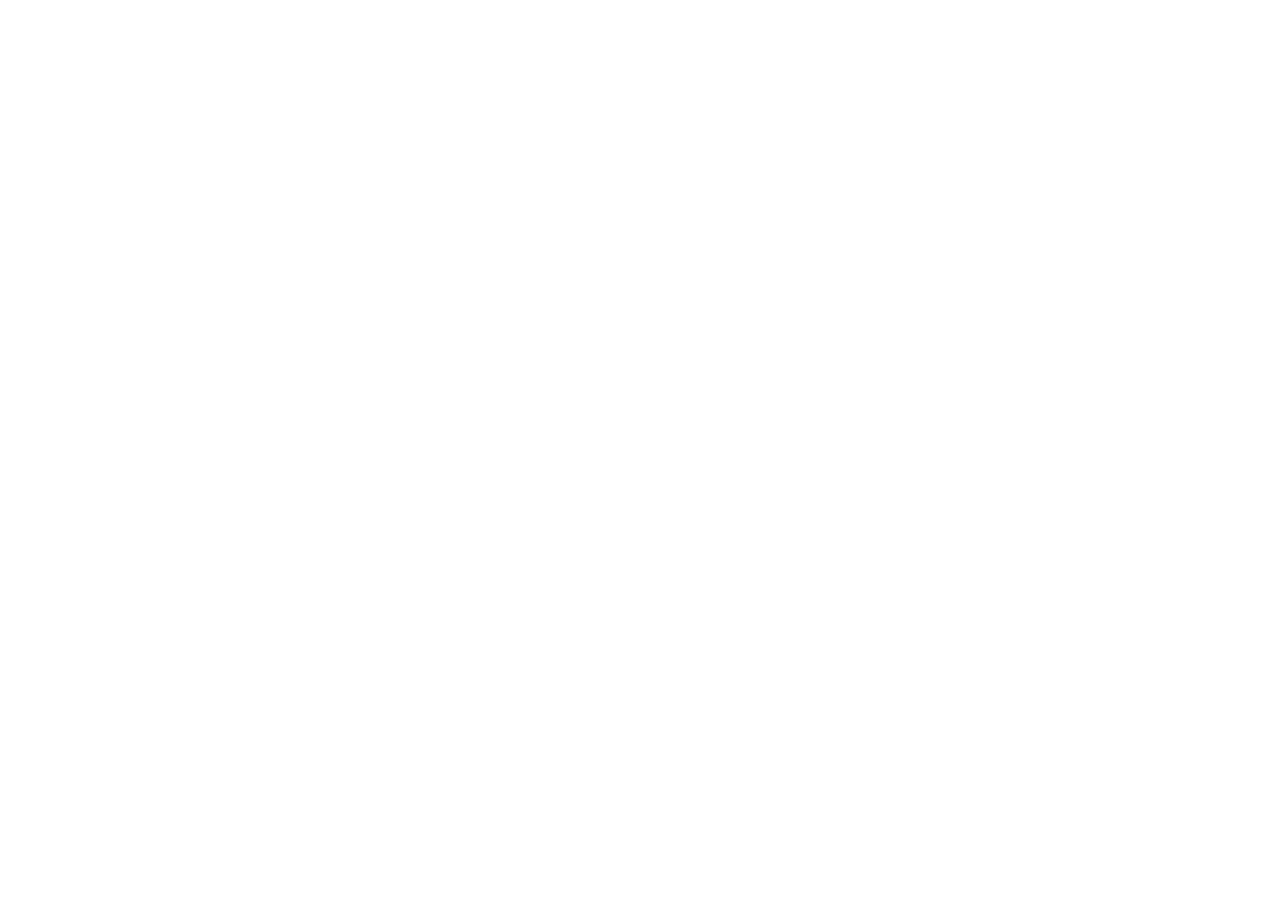
==== index.html @ 1710dc2a "first" ====
<!DOCTYPE html>
<html lang="en">
<head>
    <meta charset="UTF-8">
    <meta http-equiv="X-UA-Compatible" content="IE=edge">
    <meta name="viewport" content="width=device-width, initial-scale=1.0">
    <title>my-website</title>
    <link rel="stylesheet" href="style.css">
</head>
<body>
    
</body>
</html>
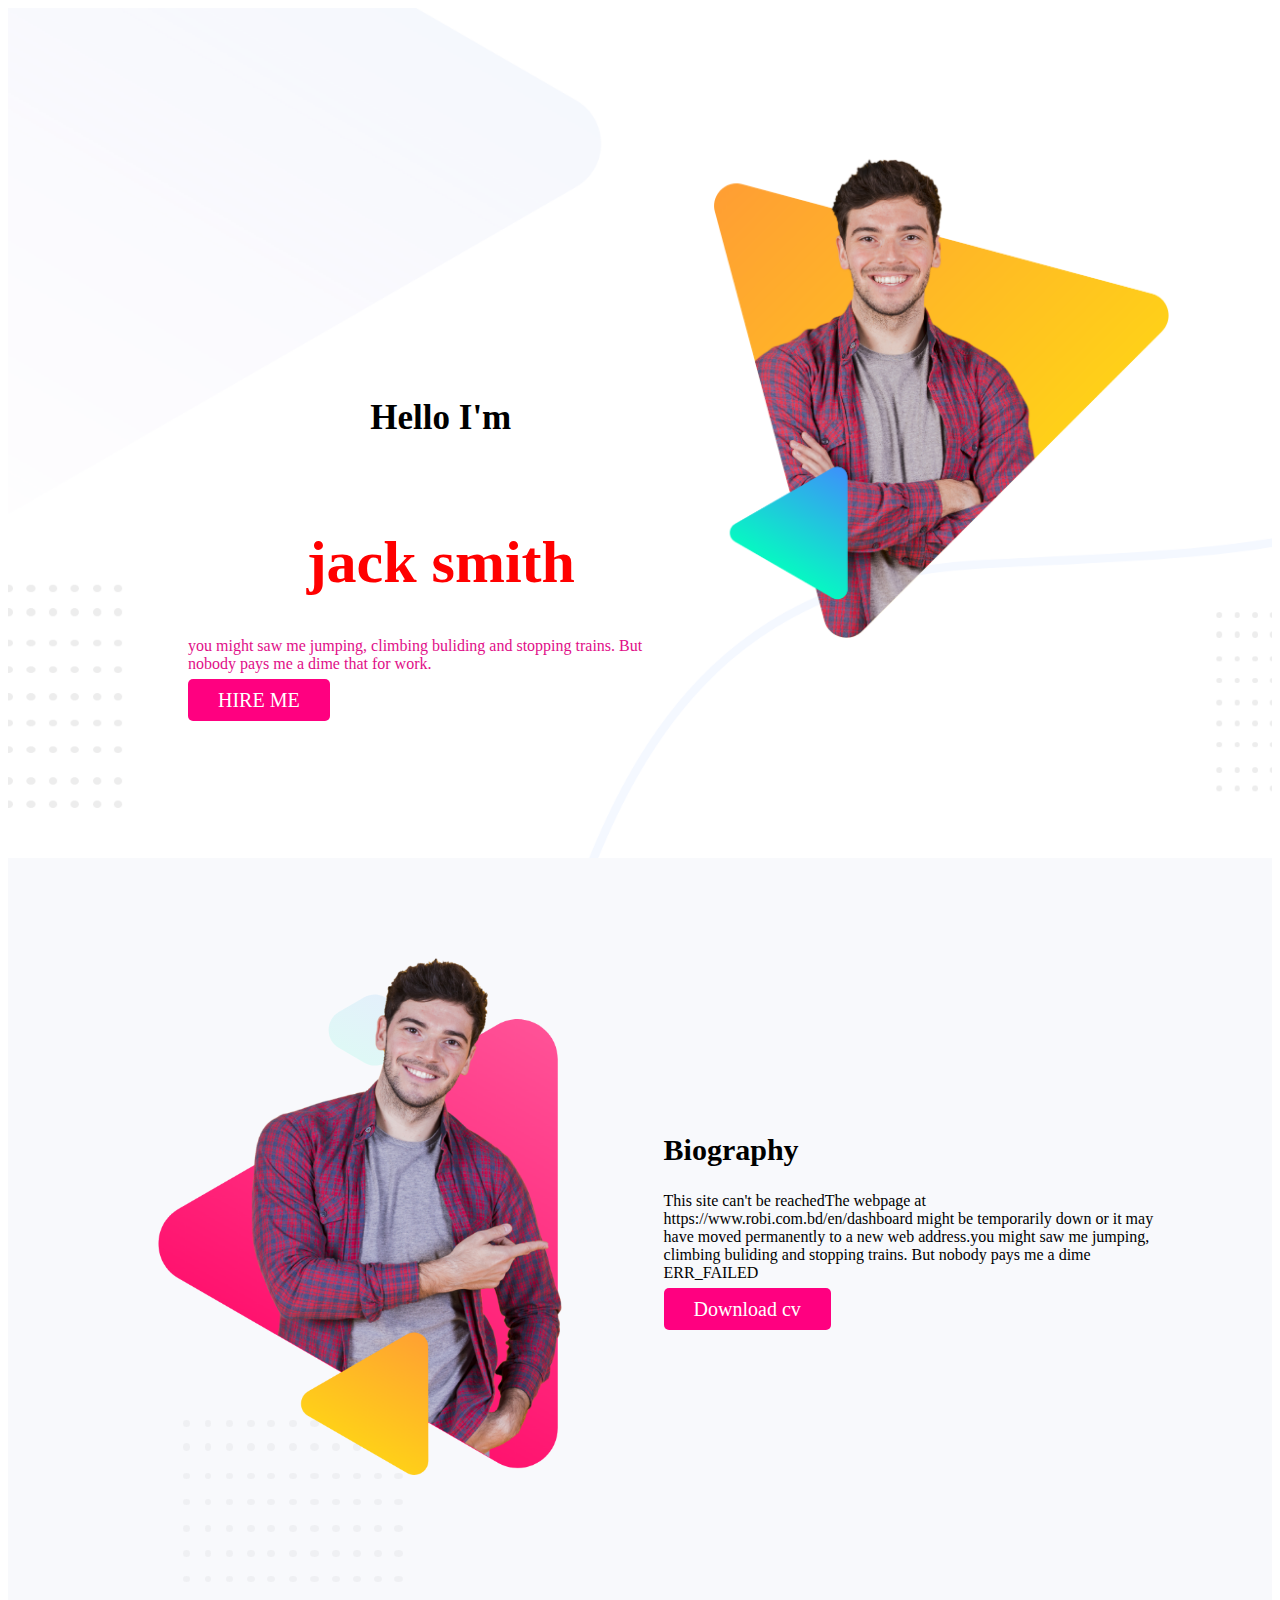
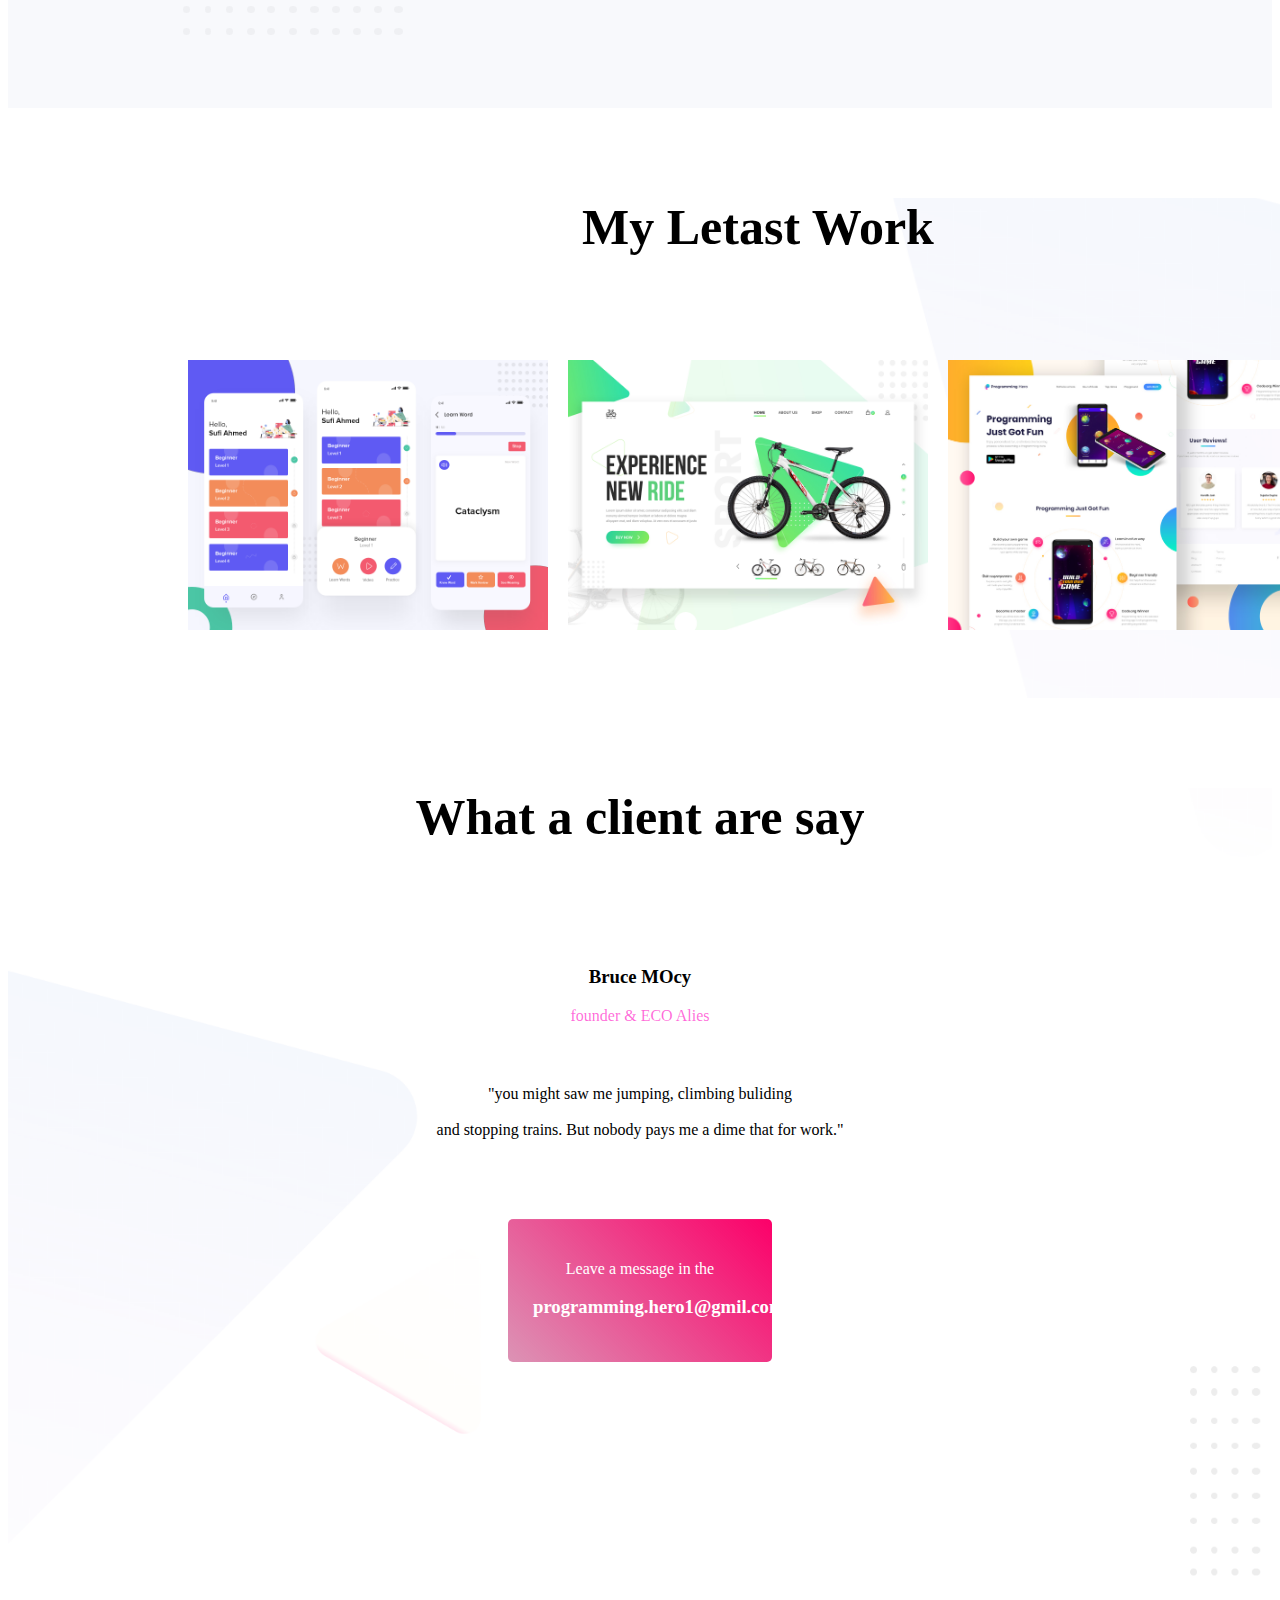
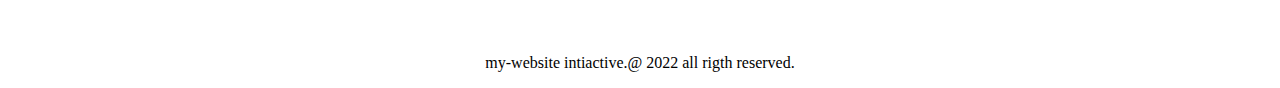
==== commit 0e13534a: "secont" ====
--- a/index.html
+++ b/index.html
@@ -8,6 +8,55 @@
     <link rel="stylesheet" href="style.css">
 </head>
 <body>
-    
+    <section class="frist">
+        <div style="margin-top:300px; margin-left: 180px;" class="top">
+            <h1 style="font-size: 35px;">Hello I'm</h1>
+            <h1 class="name">jack smith</h1>
+            <p style="color: rgb(223, 14, 136);">you might saw me jumping, climbing buliding and stopping trains. But nobody pays me a dime that for work.</p>
+            <a target="_blank" href="facebook">HIRE ME</a>
+        </div>
+        <div  class="top">
+            <img src="images/peter.png">
+        </div>
+    </section>
+    <section class="secont">
+        <div  style="margin-left: 150px; margin-top:100px;" class=" middul" >
+            <img src="images/peter_dream.png">
+        </div>
+        <div style="margin-left:0px;margin-top: 250px;" class="middul">
+            <h2 style="font-size: 30px;">Biography</h2>
+            <p>This site can't be reachedThe webpage at https://www.robi.com.bd/en/dashboard might be temporarily down or it may have moved permanently to a new web address.you might saw me jumping, climbing buliding and stopping trains. But nobody pays me a dime 
+                ERR_FAILED</p>
+           <a href="facebook">Download cv</a>
+        </div>
+    </section>
+    <section class=" letast">
+            <h1>My Letast Work</h1>
+            <div style="margin-left: 180px;" class=" work">
+                <img src="images/latest-work/work-1.png" alt="">
+            </div>
+            <div class="work">
+                <img src="images/latest-work/work-2.jpg" alt="">
+            </div>
+            <div class="work">
+                <img src="images/latest-work/work-3.jpg" alt="">
+            </div>
+    </section>
+  <section class="last">
+    <h1>What a client are say</h1>
+    <div class="part">
+        <h3>Bruce MOcy</h3>
+        <p style="color: rgba(255, 0, 191, 0.596);">founder & ECO Alies</p>
+        <p class="margin">"you might saw me jumping, climbing buliding </p><br>
+        <p style="margin-top: 0px;">and stopping trains. But nobody pays me a dime that for work."</p>   
+    </div>
+    <div class="padding">
+        <p>Leave a message in the </p>
+        <h3>programming.hero1@gmil.com</h3>
+    </div>
+  </section>
+  <footer>
+    <p>my-website intiactive.@ 2022 all rigth reserved.</p>
+  </footer>
 </body>
 </html>--- a/style.css
+++ b/style.css
@@ -0,0 +1,94 @@
+body{
+
+}
+.frist{
+    background-image: url("images/header-bg.png");
+    background-size:1600px;
+    background-repeat: no-repeat;
+}
+.top{
+   margin-top: 150px;
+   margin-left: 20px;
+    width: 40%;
+   float:left;
+}
+.top img{
+   width: 90%;
+}
+section{
+    height: 850px;
+}
+.name{
+    font-weight:1000px;
+    font-size: 60px;
+    color: red;
+}
+a{
+    background-color: rgb(255, 0, 128);
+    color: white;
+    text-decoration: none;
+    font-size: 20px;
+    padding: 10px 30px;
+    border-radius: 5px;
+}
+.middul{
+    width: 40%;
+    float: left;
+    margin-top: 300px;
+}
+.secont{
+    background-image: url(images/biography-bg.png);
+}
+.middul img{
+    width: 80%;
+}
+h1{
+    font-size: 50px;
+    text-align: center;
+   margin-top: 90px;
+}
+.letast{
+    background-image: url(images/latest-work-bg.png);
+    background-size: 1850px;
+    background-repeat: no-repeat;
+    background-position: right;
+    height: 500px;
+    width: 1500px;
+}
+.work{
+  margin-top: 70px;
+  margin-left: 80px;
+  width: 20%;
+  float: left;
+}
+.work img{
+    width: 120%;
+}
+.last{
+    background-image: url(images/footer-bg.png);
+    background-repeat: no-repeat;
+    background-size: 1500px;
+}
+.part{
+    text-align: center;
+    margin-top: 120px; 
+}
+.margin{
+    margin-top: 60px;
+    margin-bottom: 0px;
+}
+.padding{
+    margin-top: 80px;
+    text-align: center;
+    color: white;
+    background-image:linear-gradient(45deg, rgba(172, 0, 80, 0.425),rgb(252, 0, 105));
+    margin-left: 500px;
+    margin-right: 500px;
+    background-position: center;
+    border-radius: 5px;
+    padding: 25px 25px;   
+}
+footer{
+    text-align: center;
+    margin-top: 0px;
+}
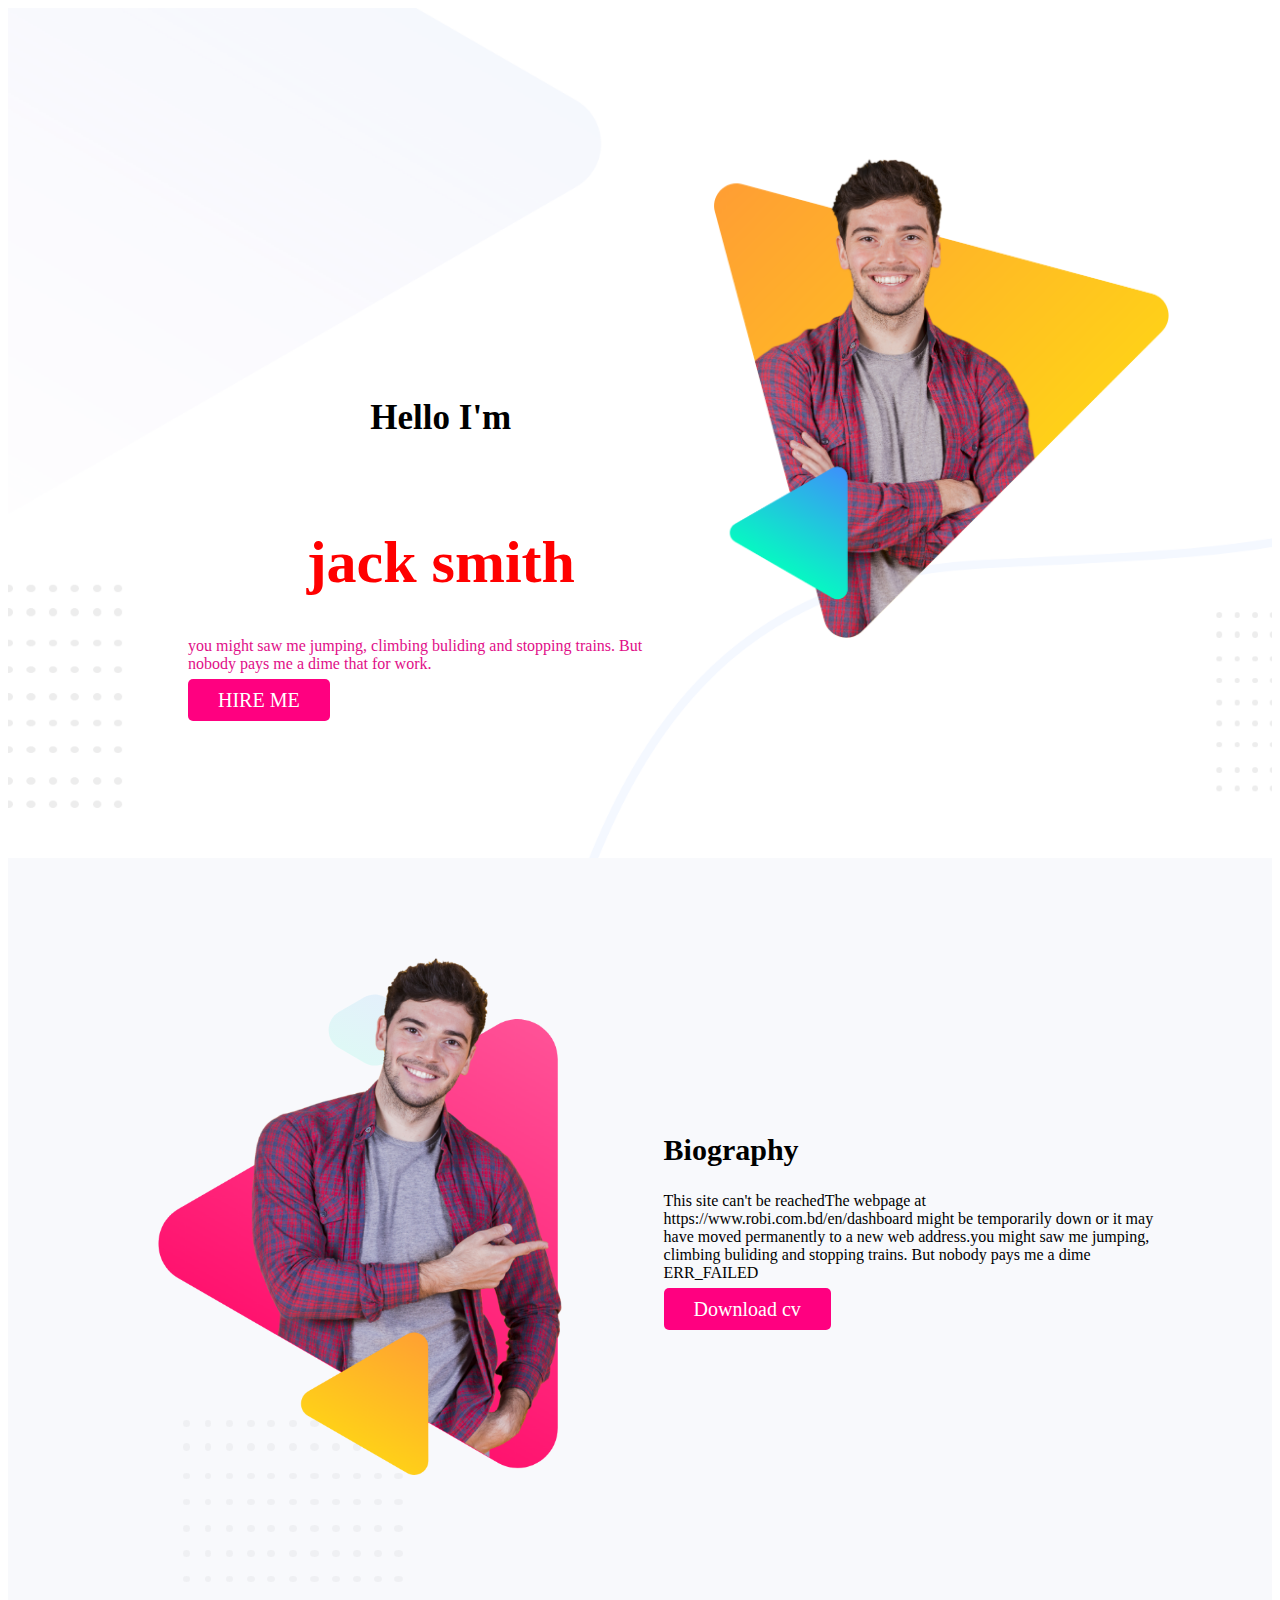
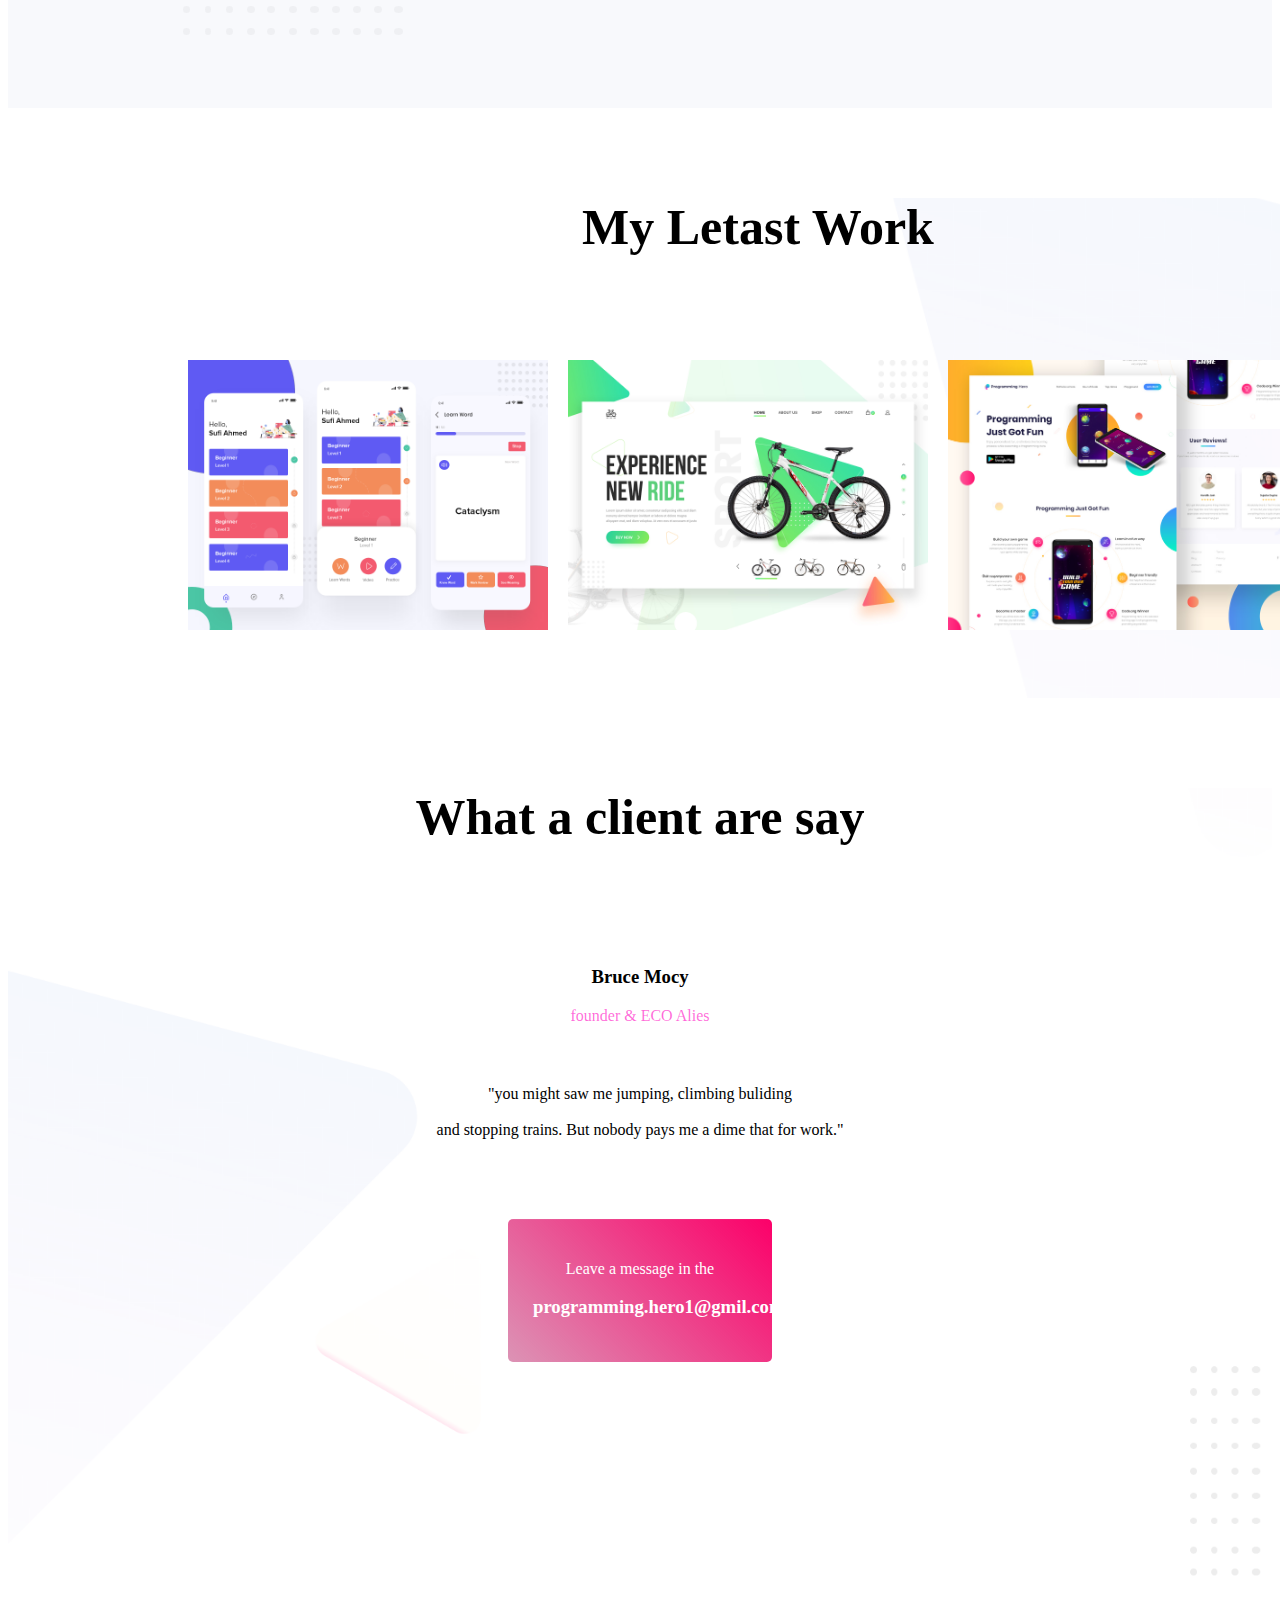
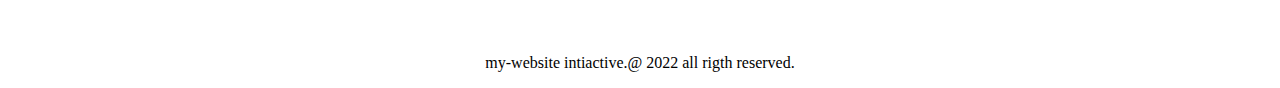
==== commit 3e54c8f0: "try to another" ====
--- a/index.html
+++ b/index.html
@@ -45,7 +45,7 @@
   <section class="last">
     <h1>What a client are say</h1>
     <div class="part">
-        <h3>Bruce MOcy</h3>
+        <h3>Bruce Mocy</h3>
         <p style="color: rgba(255, 0, 191, 0.596);">founder & ECO Alies</p>
         <p class="margin">"you might saw me jumping, climbing buliding </p><br>
         <p style="margin-top: 0px;">and stopping trains. But nobody pays me a dime that for work."</p>   
